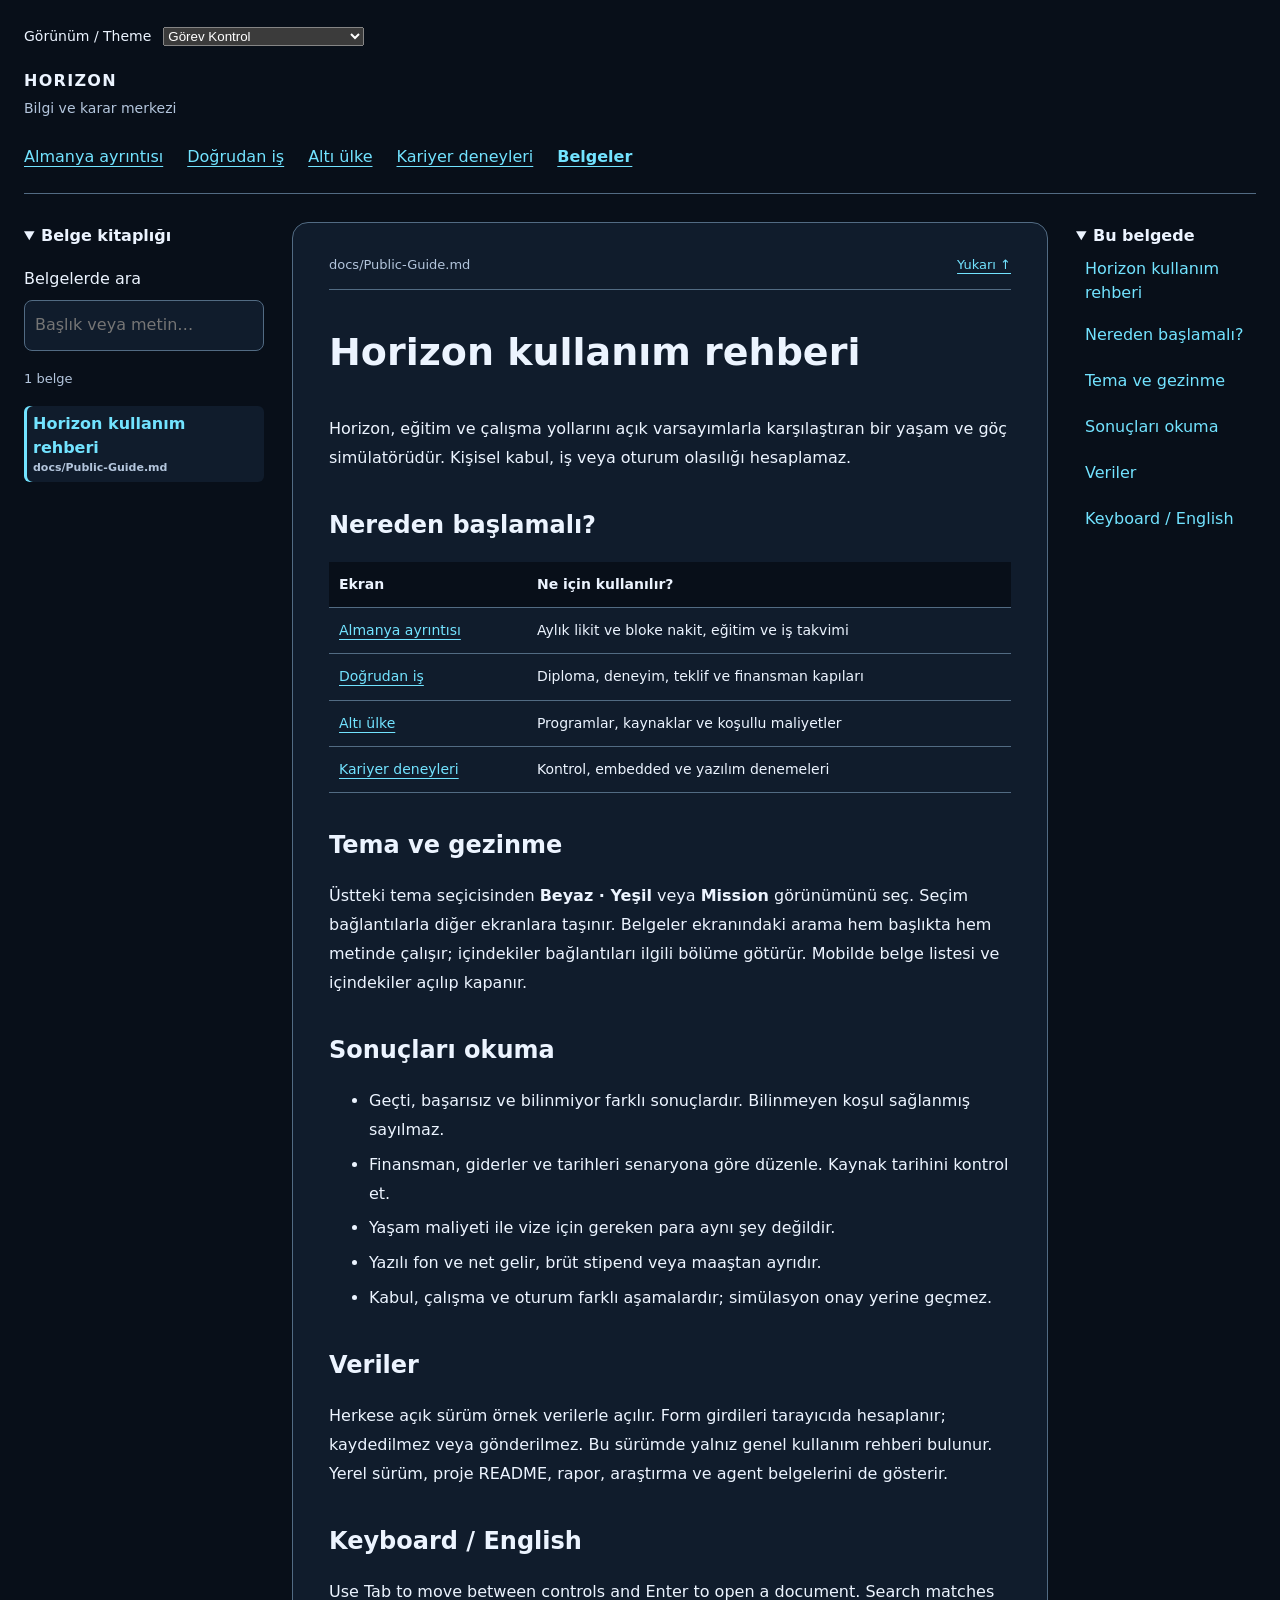
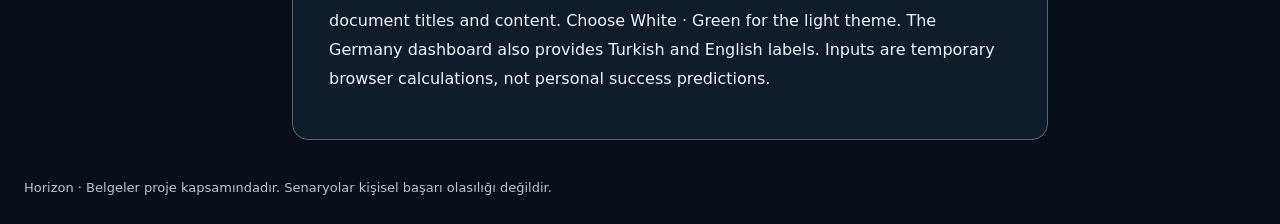
==== docs.html @ d77f3d45 "Publish anonymized Pusula static interface" ====
<!doctype html><html lang="tr"><head><meta charset="utf-8"><meta name="viewport" content="width=device-width,initial-scale=1"><title>Horizon — Belgeler</title><link rel="stylesheet" href="docs.css"><link rel="stylesheet" href="horizon-shell.css"></head><body>
<a class="skip" href="#document">Belgeye geç</a><main><header><a class="brand" href="germany.html">HORIZON <span>Bilgi ve karar merkezi</span></a><nav aria-label="Ana gezinme"><a href="germany.html">Almanya ayrıntısı</a><a href="work.html">Doğrudan iş</a><a href="pusula.html">Altı ülke</a><a href="lab.html">Kariyer deneyleri</a><a href="docs.html" aria-current="page">Belgeler</a></nav></header>
<div class="docs-layout"><aside><details class="document-menu" open><summary>Belge kitaplığı</summary><label for="doc-search">Belgelerde ara</label><input id="doc-search" type="search" placeholder="Başlık veya metin…"><p id="doc-count" aria-live="polite"></p><nav id="doc-list" aria-label="Belge listesi"></nav></details></aside>
<section class="reader"><div class="reader-meta"><span id="doc-path"></span><a href="#top">Yukarı ↑</a></div><article id="document" tabindex="-1" aria-label="Markdown belgesi"></article></section>
<aside class="contents"><details open><summary>Bu belgede</summary><nav id="doc-toc" aria-label="İçindekiler"></nav></details></aside></div><footer>Horizon · Belgeler proje kapsamındadır. Senaryolar kişisel başarı olasılığı değildir.</footer></main>
<script src="germany-themes.js"></script><script src="docs-data.js"></script><script src="docs.js"></script><script src="horizon-shell.js"></script></body></html>
---- docs.css ----
:root{--bg:#0c1724;--panel:#162536;--text:#e6edf4;--muted:#b5c6d6;--accent:#81ded0;--grid:#395468;--warn:#f1c38c;--danger:#ffaaa4}
*{box-sizing:border-box}html{scroll-behavior:smooth;scroll-padding-top:24px}body{margin:0;background:var(--bg);color:var(--text);font:16px/1.8 system-ui,sans-serif}main{max-width:1480px;margin:auto;padding:24px}header{border-bottom:1px solid var(--grid);margin-bottom:28px}.brand{font-weight:750;letter-spacing:.08em;text-decoration:none;color:var(--text)}.brand span{display:block;font-weight:400;letter-spacing:0;font-size:14px;color:var(--muted)}a{color:var(--accent);text-underline-offset:4px;overflow-wrap:anywhere}header nav{display:flex;flex-wrap:wrap;gap:8px 24px;margin:16px 0}header nav [aria-current]{font-weight:700}.docs-layout{display:grid;grid-template-columns:240px minmax(0,1fr) 180px;gap:28px;align-items:start}.docs-layout>aside{position:sticky;top:24px;max-height:calc(100vh - 48px);overflow:auto}summary{cursor:pointer;font-weight:700}label{display:block;margin:14px 0 6px}input{font:inherit;width:100%;padding:10px;border:1px solid var(--grid);border-radius:8px;background:var(--panel);color:var(--text)}#doc-count,.reader-meta,footer{font-size:13px;color:var(--muted)}#doc-list,#doc-toc{display:flex;flex-direction:column;gap:6px}#doc-list a,#doc-toc a{padding:6px 9px;line-height:1.5;text-decoration:none;border-radius:6px}#doc-list a[aria-current]{background:var(--panel);box-shadow:inset 3px 0 var(--accent);font-weight:650}#doc-list small{display:block;color:var(--muted);font-size:11px;overflow-wrap:anywhere}.reader{min-width:0;background:var(--panel);padding:30px 36px;border:1px solid var(--grid);border-radius:16px}.reader-meta{display:flex;justify-content:space-between;gap:16px;overflow-wrap:anywhere;border-bottom:1px solid var(--grid);padding-bottom:12px}article{max-width:76ch;margin:auto;overflow-wrap:anywhere}h1{font-size:clamp(27px,3vw,38px);line-height:1.3}h2{font-size:24px;margin-top:36px;line-height:1.4}h3{font-size:19px;margin-top:26px}p{margin:16px 0}li{margin:6px 0}blockquote{margin:20px 0;border-left:3px solid var(--accent);padding:4px 18px;color:var(--muted)}pre{background:var(--bg);padding:16px;border:1px solid var(--grid);border-radius:8px;overflow:auto;font:13px/1.7 ui-monospace,monospace}code{font-family:ui-monospace,monospace;font-size:.88em}p code,li code{background:var(--bg);padding:2px 5px;border-radius:4px}.table-scroll{overflow:auto}table{width:100%;border-collapse:collapse;font-size:14px}th,td{text-align:left;border-bottom:1px solid var(--grid);padding:10px;min-width:120px}th{background:var(--bg)}.toc-sub{font-size:13px;padding-left:18px!important}footer{margin-top:36px}.skip{position:absolute;left:16px;top:-100px}.skip:focus{top:10px;background:var(--panel);padding:10px;z-index:10}
@media(max-width:1100px){.docs-layout{grid-template-columns:220px minmax(0,1fr)}.contents{grid-column:2;grid-row:1;position:static!important}.reader{grid-column:2;grid-row:2}.document-menu{grid-row:1 / 3}}
@media(max-width:760px){main{padding:16px 12px}.docs-layout{display:flex;flex-direction:column;gap:16px}.docs-layout>aside{position:static;max-height:none;width:100%}.document-menu #doc-list{max-height:260px;overflow:auto}.contents{order:1}.reader{order:2;width:100%;padding:20px 16px}.docs-layout>aside:first-child{order:0}header nav{gap:4px 16px}h2{font-size:22px}}
---- horizon-shell.css ----
/* Shared accessibility and the light skin for legacy screens. */
.horizon-theme-picker{display:flex;align-items:center;gap:12px;max-width:340px;font-size:14px;margin:0 0 18px}
.horizon-theme-picker select{width:auto;flex:1}
nav a{min-height:40px;display:inline-flex;align-items:center}
.docs-layout nav a{display:block}
a:focus-visible,button:focus-visible,input:focus-visible,select:focus-visible,summary:focus-visible{outline:3px solid var(--accent);outline-offset:4px}
html[data-horizon-theme="horizon"]{color-scheme:light}
html[data-horizon-theme="horizon"] body{background:var(--bg);color:var(--text)}
html[data-horizon-theme="horizon"] .card,html[data-horizon-theme="horizon"] .panel,html[data-horizon-theme="horizon"] section.panel{background:var(--panel);border-color:var(--grid)}
html[data-horizon-theme="horizon"] :is(input,select,button){background:var(--panel);color:var(--text);border-color:var(--grid)}
html[data-horizon-theme="horizon"] button{background:var(--accent);color:var(--bg)}
html[data-horizon-theme="horizon"] button:hover{filter:brightness(.9)}
html[data-horizon-theme="horizon"] :is(.warn,.tags){color:var(--warn)}
html[data-horizon-theme="horizon"] :is(#error,.bad){color:var(--danger)}
html[data-horizon-theme="horizon"] .error{color:var(--danger)}
html[data-horizon-theme="horizon"] .bar{background:var(--grid)}
html[data-horizon-theme="horizon"] :is(.route-nav a,.topbar label){font-size:13px}
@media(prefers-reduced-motion:reduce){html{scroll-behavior:auto}}
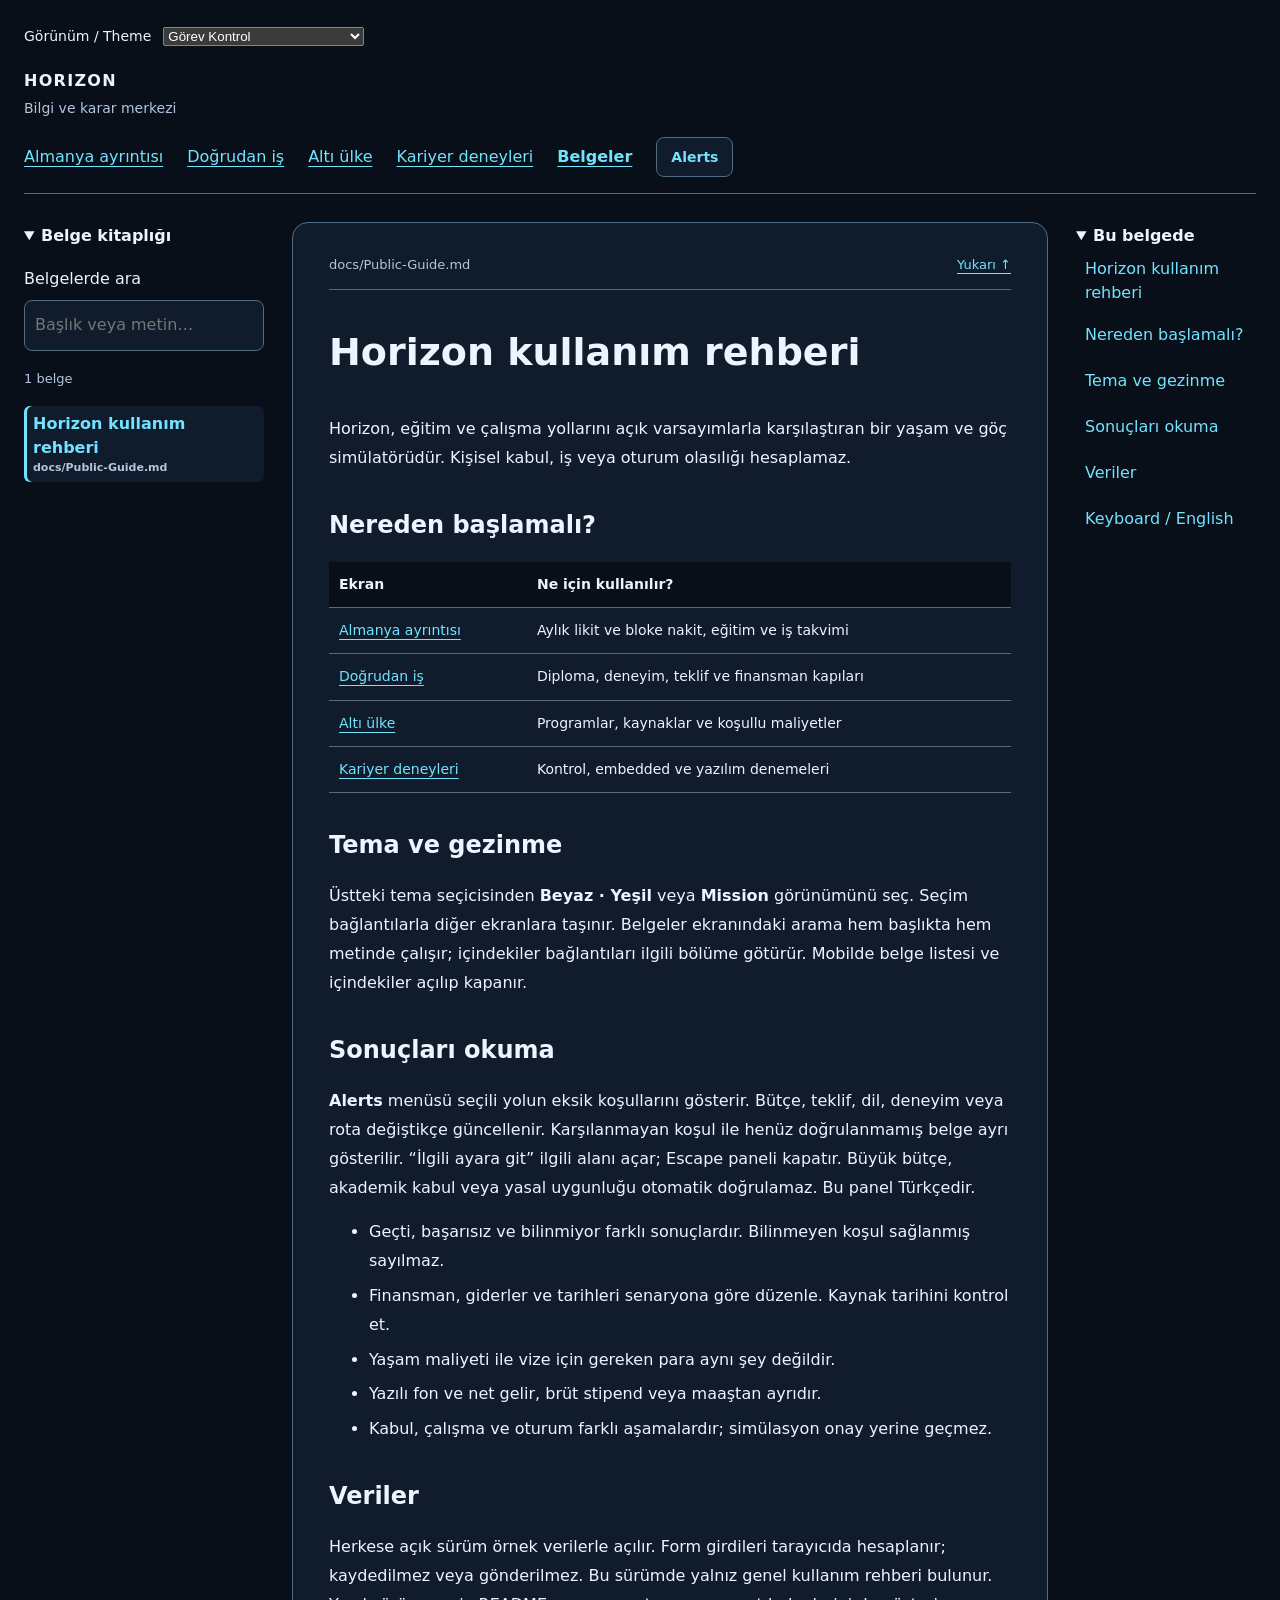
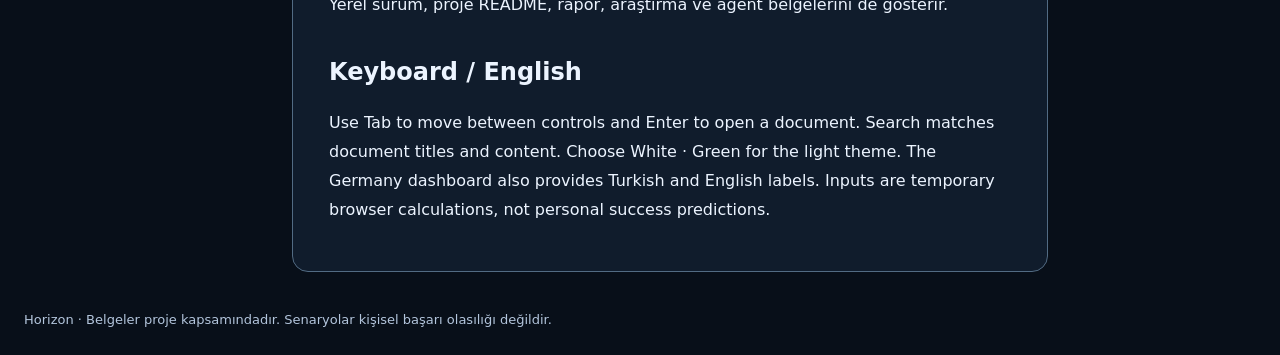
==== commit 015a54c6: "Publish anonymized Pusula static interface" ====
--- a/docs.html
+++ b/docs.html
@@ -1,6 +1,6 @@
-<!doctype html><html lang="tr"><head><meta charset="utf-8"><meta name="viewport" content="width=device-width,initial-scale=1"><title>Horizon — Belgeler</title><link rel="stylesheet" href="docs.css"><link rel="stylesheet" href="horizon-shell.css"></head><body>
+<!doctype html><html lang="tr"><head><meta charset="utf-8"><meta name="viewport" content="width=device-width,initial-scale=1"><title>Horizon — Belgeler</title><link rel="stylesheet" href="docs.css"><link rel="stylesheet" href="horizon-shell.css"><link rel="stylesheet" href="alerts.css"></head><body>
 <a class="skip" href="#document">Belgeye geç</a><main><header><a class="brand" href="germany.html">HORIZON <span>Bilgi ve karar merkezi</span></a><nav aria-label="Ana gezinme"><a href="germany.html">Almanya ayrıntısı</a><a href="work.html">Doğrudan iş</a><a href="pusula.html">Altı ülke</a><a href="lab.html">Kariyer deneyleri</a><a href="docs.html" aria-current="page">Belgeler</a></nav></header>
 <div class="docs-layout"><aside><details class="document-menu" open><summary>Belge kitaplığı</summary><label for="doc-search">Belgelerde ara</label><input id="doc-search" type="search" placeholder="Başlık veya metin…"><p id="doc-count" aria-live="polite"></p><nav id="doc-list" aria-label="Belge listesi"></nav></details></aside>
 <section class="reader"><div class="reader-meta"><span id="doc-path"></span><a href="#top">Yukarı ↑</a></div><article id="document" tabindex="-1" aria-label="Markdown belgesi"></article></section>
 <aside class="contents"><details open><summary>Bu belgede</summary><nav id="doc-toc" aria-label="İçindekiler"></nav></details></aside></div><footer>Horizon · Belgeler proje kapsamındadır. Senaryolar kişisel başarı olasılığı değildir.</footer></main>
-<script src="germany-themes.js"></script><script src="docs-data.js"></script><script src="docs.js"></script><script src="horizon-shell.js"></script></body></html>
+<script src="alerts-model.js"></script><script src="alerts.js"></script><script src="germany-themes.js"></script><script src="docs-data.js"></script><script src="docs.js"></script><script src="horizon-shell.js"></script></body></html>
--- a/alerts.css
+++ b/alerts.css
@@ -0,0 +1,7 @@
+.alerts-tab{width:auto!important;min-height:40px;padding:7px 14px!important;border:1px solid var(--grid)!important;border-radius:8px!important;background:var(--panel)!important;color:var(--accent)!important;font:600 14px/1.5 system-ui!important;cursor:pointer}
+.alerts-dialog{width:min(760px,calc(100% - 24px));max-height:calc(100dvh - 40px);margin:auto;padding:24px;background:var(--bg);color:var(--text);border:1px solid var(--grid);border-radius:18px;font:15px/1.7 system-ui;overflow:auto}
+.alerts-dialog::backdrop{background:#0008}.alerts-dialog header{display:flex;justify-content:space-between;align-items:center;gap:16px;border-bottom:1px solid var(--grid);padding-bottom:16px;margin-bottom:12px}
+.alerts-dialog h2{margin:0;font:700 26px/1.3 system-ui}.alerts-dialog h3{margin:8px 0;font:650 18px/1.4 system-ui}.alerts-dialog p{margin:9px 0;overflow-wrap:anywhere}
+.alerts-dialog button,.alerts-dialog select{width:auto;padding:8px 12px;font:inherit;background:var(--panel);color:var(--text);border:1px solid var(--grid);border-radius:8px;cursor:pointer}.alerts-dialog label{display:flex;align-items:center;gap:16px;margin:16px 0}.alerts-context{font-weight:650}.alerts-note{font-size:13px;color:var(--muted)}
+.alert-card{background:var(--panel);padding:18px;margin:12px 0;border:1px solid var(--grid);border-left:4px solid var(--warn);border-radius:10px}.alert-card[data-status="fail"]{border-left-color:var(--danger)}.alert-card[data-status="info"]{border-left-color:var(--accent)}.alert-status{font-size:12px;font-weight:700;color:var(--warn)}[data-status="fail"] .alert-status{color:var(--danger)}[data-status="info"] .alert-status{color:var(--accent)}.alert-action{font-size:14px;color:var(--muted)}.alerts-route{display:block;margin:16px 0}
+@media(max-width:400px){.alerts-dialog{padding:16px}.alert-card{padding:14px}.alerts-dialog header{align-items:flex-start}.alerts-close{font-size:12px!important}}
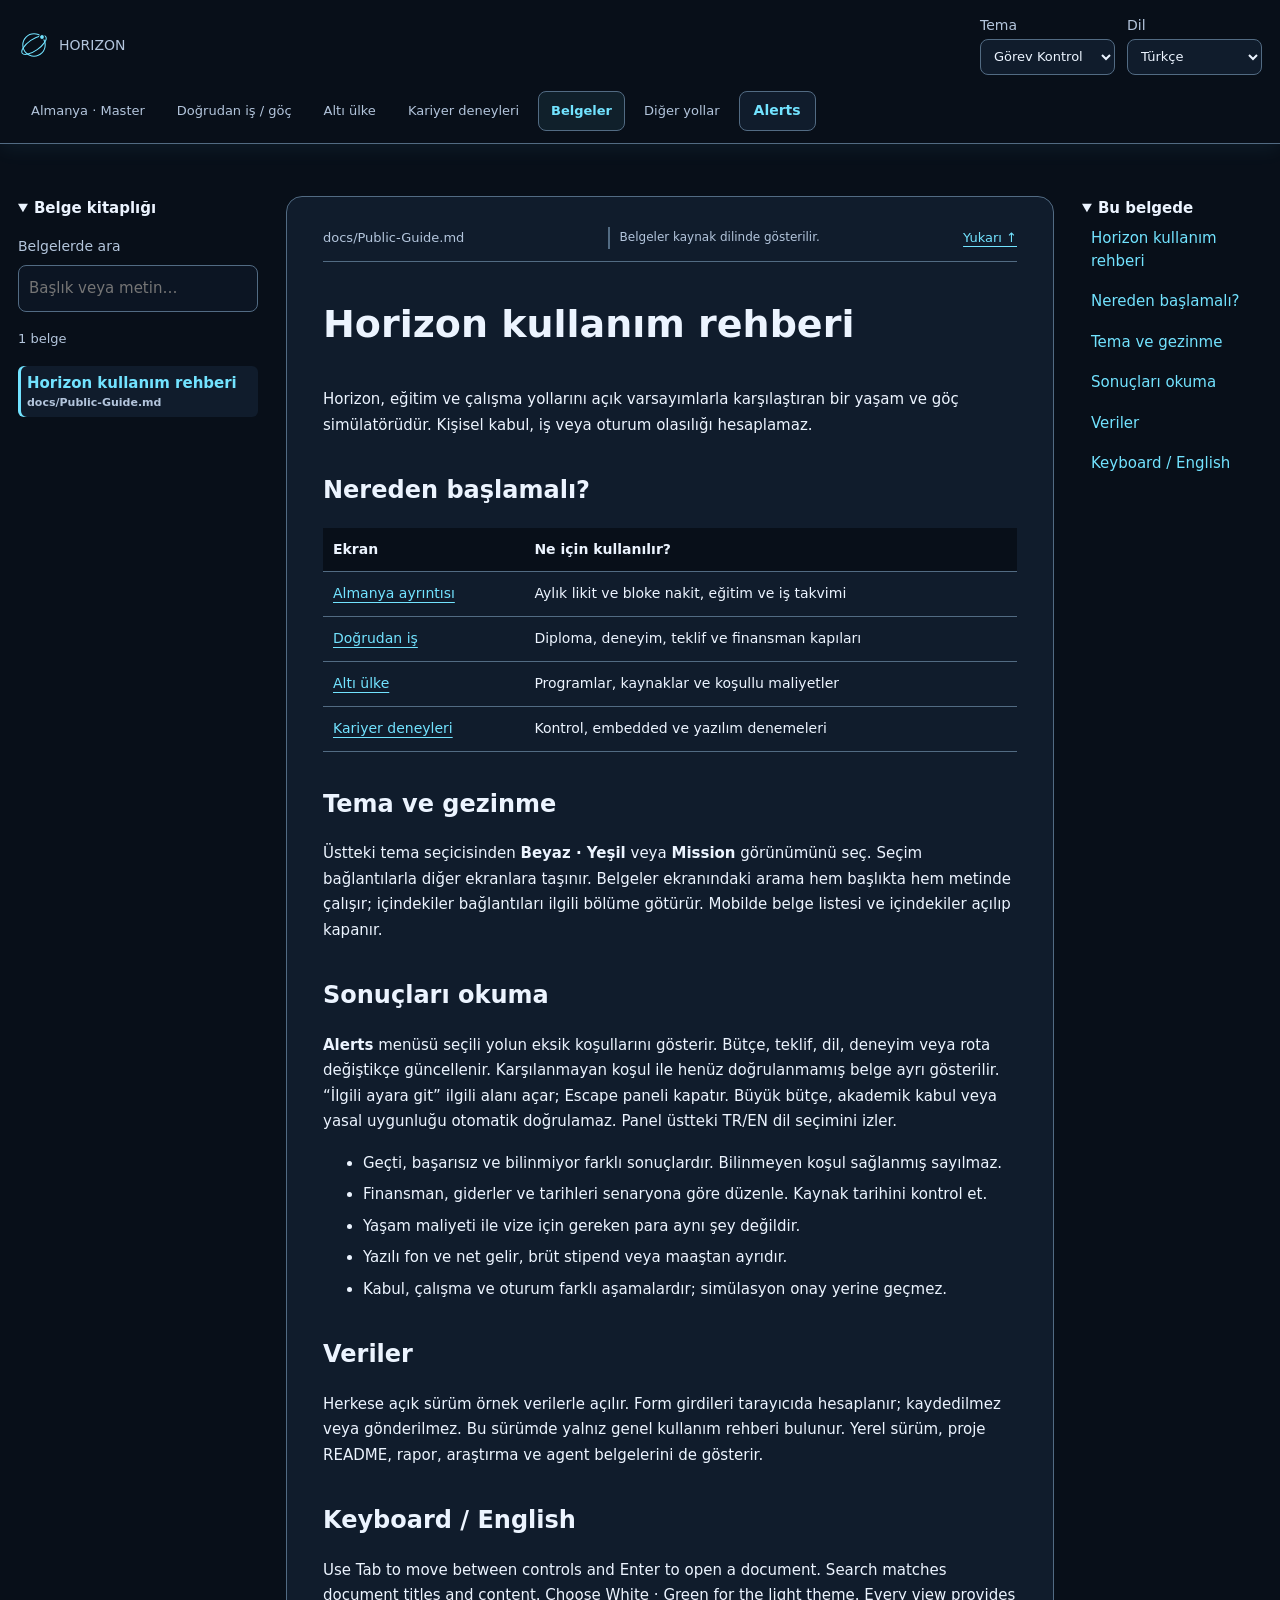
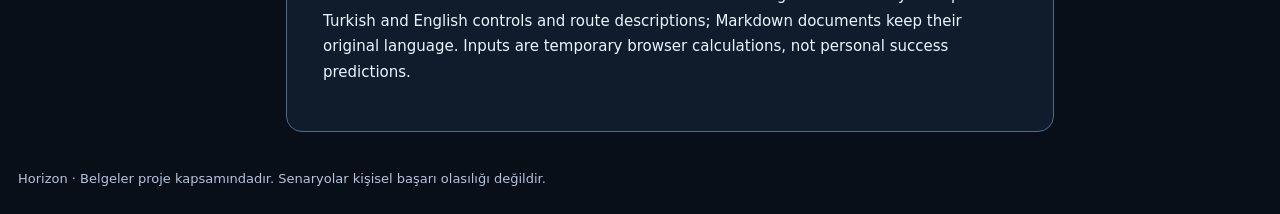
==== commit 8599fdcc: "Publish anonymized Pusula static interface" ====
--- a/docs.html
+++ b/docs.html
@@ -1,6 +1,6 @@
-<!doctype html><html lang="tr"><head><meta charset="utf-8"><meta name="viewport" content="width=device-width,initial-scale=1"><title>Horizon — Belgeler</title><link rel="stylesheet" href="docs.css"><link rel="stylesheet" href="horizon-shell.css"><link rel="stylesheet" href="alerts.css"></head><body>
+<!doctype html><html data-public-site="true" lang="tr"><head><meta charset="utf-8"><meta name="viewport" content="width=device-width,initial-scale=1"><title>Horizon — Belgeler</title><link rel="stylesheet" href="docs.css"><link rel="stylesheet" href="horizon-shell.css"><link rel="stylesheet" href="alerts.css"></head><body>
 <a class="skip" href="#document">Belgeye geç</a><main><header><a class="brand" href="germany.html">HORIZON <span>Bilgi ve karar merkezi</span></a><nav aria-label="Ana gezinme"><a href="germany.html">Almanya ayrıntısı</a><a href="work.html">Doğrudan iş</a><a href="pusula.html">Altı ülke</a><a href="lab.html">Kariyer deneyleri</a><a href="docs.html" aria-current="page">Belgeler</a></nav></header>
 <div class="docs-layout"><aside><details class="document-menu" open><summary>Belge kitaplığı</summary><label for="doc-search">Belgelerde ara</label><input id="doc-search" type="search" placeholder="Başlık veya metin…"><p id="doc-count" aria-live="polite"></p><nav id="doc-list" aria-label="Belge listesi"></nav></details></aside>
-<section class="reader"><div class="reader-meta"><span id="doc-path"></span><a href="#top">Yukarı ↑</a></div><article id="document" tabindex="-1" aria-label="Markdown belgesi"></article></section>
+<section class="reader"><div class="reader-meta"><span id="doc-path"></span><span class="source-language-note">Belgeler kaynak dilinde gösterilir.</span><a href="#top">Yukarı ↑</a></div><article id="document" tabindex="-1" aria-label="Markdown belgesi"></article></section>
 <aside class="contents"><details open><summary>Bu belgede</summary><nav id="doc-toc" aria-label="İçindekiler"></nav></details></aside></div><footer>Horizon · Belgeler proje kapsamındadır. Senaryolar kişisel başarı olasılığı değildir.</footer></main>
-<script src="alerts-model.js"></script><script src="alerts.js"></script><script src="germany-themes.js"></script><script src="docs-data.js"></script><script src="docs.js"></script><script src="horizon-shell.js"></script></body></html>
+<script src="alerts-model.js"></script><script src="alerts.js"></script><script src="germany-themes.js"></script><script src="docs-data.js"></script><script src="docs.js"></script><script src="i18n-work.js"></script><script src="i18n-pages.js"></script><script src="i18n-evidence-work.js"></script><script src="i18n-evidence-study.js"></script><script src="i18n-evidence-overseas.js"></script><script src="horizon-i18n.js"></script><script src="horizon-shell.js"></script></body></html>
--- a/horizon-shell.css
+++ b/horizon-shell.css
@@ -1,18 +1,33 @@
-/* Shared accessibility and the light skin for legacy screens. */
-.horizon-theme-picker{display:flex;align-items:center;gap:12px;max-width:340px;font-size:14px;margin:0 0 18px}
-.horizon-theme-picker select{width:auto;flex:1}
-nav a{min-height:40px;display:inline-flex;align-items:center}
-.docs-layout nav a{display:block}
-a:focus-visible,button:focus-visible,input:focus-visible,select:focus-visible,summary:focus-visible{outline:3px solid var(--accent);outline-offset:4px}
-html[data-horizon-theme="horizon"]{color-scheme:light}
-html[data-horizon-theme="horizon"] body{background:var(--bg);color:var(--text)}
-html[data-horizon-theme="horizon"] .card,html[data-horizon-theme="horizon"] .panel,html[data-horizon-theme="horizon"] section.panel{background:var(--panel);border-color:var(--grid)}
-html[data-horizon-theme="horizon"] :is(input,select,button){background:var(--panel);color:var(--text);border-color:var(--grid)}
-html[data-horizon-theme="horizon"] button{background:var(--accent);color:var(--bg)}
-html[data-horizon-theme="horizon"] button:hover{filter:brightness(.9)}
-html[data-horizon-theme="horizon"] :is(.warn,.tags){color:var(--warn)}
-html[data-horizon-theme="horizon"] :is(#error,.bad){color:var(--danger)}
-html[data-horizon-theme="horizon"] .error{color:var(--danger)}
-html[data-horizon-theme="horizon"] .bar{background:var(--grid)}
-html[data-horizon-theme="horizon"] :is(.route-nav a,.topbar label){font-size:13px}
-@media(prefers-reduced-motion:reduce){html{scroll-behavior:auto}}
+/* Shared Horizon chrome and token-based components. */
+html{scroll-padding-top:calc(var(--header-height,150px) + 20px)}
+html body{margin:0;background:var(--bg);color:var(--text);font:15px/1.7 var(--font-body,system-ui)}
+body>main,body>#decor+main{max-width:1320px;margin:auto;padding:24px 18px}
+a{color:var(--accent);text-underline-offset:4px}
+a:focus-visible,button:focus-visible,input:focus-visible,select:focus-visible,summary:focus-visible{outline:3px solid var(--accent);outline-offset:3px}
+.horizon-header{position:sticky;top:0;z-index:40;background:var(--bg);border-bottom:1px solid var(--grid);padding:0 max(18px,calc((100% - 1284px)/2));box-shadow:0 4px 20px var(--glow)}
+.horizon-masthead{display:flex;align-items:center;justify-content:space-between;gap:18px;padding:16px 0}
+.horizon-header .horizon-brand{display:flex;align-items:center;gap:9px;color:var(--text);font:700 16px/1.4 var(--font-display,system-ui);letter-spacing:.13em;text-decoration:none}
+.horizon-brand .brand-icon{width:32px;height:32px;fill:none;stroke:var(--accent);stroke-width:1.3;flex-shrink:0}.horizon-brand .brand-node{fill:var(--accent);stroke:var(--bg)}
+.horizon-preferences{display:flex;gap:12px}.horizon-preferences label{display:flex;flex-direction:column;gap:3px;margin:0;color:var(--muted);font:12px/1.4 var(--font-body,system-ui)}
+.horizon-preferences select{font:13px/1.5 var(--font-body,system-ui);padding:7px 9px;min-height:36px;width:135px;color:var(--text);background:var(--panel);border:1px solid var(--grid);border-radius:8px}
+.horizon-header .horizon-nav{display:flex;gap:6px;flex-wrap:nowrap;overflow-x:auto;padding:0 0 12px;margin:0;scrollbar-width:thin}
+.horizon-nav a,.horizon-header .alerts-tab{display:inline-flex;align-items:center;flex-shrink:0;min-height:40px;white-space:nowrap;padding:7px 12px;font:500 13px/1.5 var(--font-body,system-ui);text-decoration:none;color:var(--muted);border:1px solid transparent;border-radius:8px}
+.horizon-nav a.active,.horizon-nav a:hover{color:var(--accent);border-color:var(--grid);background:var(--accent-soft,var(--panel))}
+.page-intro{margin:6px 0 26px;padding:16px 0;border:0}.page-intro>p{max-width:76ch}.page-intro h1{line-height:1.2;letter-spacing:-.025em;font-size:clamp(28px,4vw,44px)}
+html :is(input,select,textarea,button){font:inherit;color:var(--text);background:var(--panel-soft,var(--panel));border:1px solid var(--grid);border-radius:8px;min-height:42px}
+html :is(input,select,textarea){padding:10px}html button{cursor:pointer;padding:10px 14px}html button:hover{border-color:var(--accent)}
+html :is(.card,section.panel,.panel){background:var(--panel);border-color:var(--grid);border-radius:var(--radius,14px)}
+html :is(.muted,small,footer){color:var(--muted)}html :is(.warn,.tags){color:var(--warn)}html :is(.fail,#error,.error,.bad){color:var(--danger)}html .pass{color:var(--accent)}
+html .bar{background:var(--grid)}html .bar span{background:var(--accent)}
+html[data-horizon-page]:not([data-horizon-page="germany"]) .panel{padding:24px;margin:22px 0}
+html[data-horizon-page]:not([data-horizon-page="germany"]) :is(.metric,h2,h3){font-family:var(--font-display,system-ui)}
+html[data-horizon-page]:not([data-horizon-page="germany"]) .metric{color:var(--accent)}
+html[data-horizon-page]:not([data-horizon-page="germany"]) label{font-size:14px;color:var(--muted)}
+html[data-horizon-page]:not([data-horizon-page="germany"]) svg text{fill:var(--muted)!important}
+svg path[stroke="#81ded0"]{stroke:var(--accent)}svg path[stroke="#edb979"]{stroke:var(--warn)}
+.docs-layout nav a{display:block}.docs-layout>aside{top:calc(var(--header-height,150px) + 16px);max-height:calc(100vh - var(--header-height,150px) - 32px)}
+.source-language-note{font-size:12px;color:var(--muted);border-left:2px solid var(--grid);padding-left:10px}
+.budget-panel{border:1px solid var(--grid);border-radius:10px;background:var(--panel-soft,var(--panel));padding:14px;margin:18px 0}
+.budget-panel fieldset{margin:12px 0}.budget-panel legend{padding-bottom:8px}.budget-panel [disabled]{opacity:.6}.budget-panel #profile-budget{margin:14px 0 0;font-size:12px;overflow-wrap:anywhere}
+@media(max-width:600px){.horizon-header{padding:0 12px}.horizon-masthead{gap:10px;flex-wrap:wrap;padding:12px 0}.horizon-preferences{gap:8px}.horizon-preferences select{width:110px;font-size:12px}.horizon-brand .brand-icon{width:26px}.horizon-header .horizon-brand{font-size:14px}.horizon-nav a{font-size:12px;padding:6px 10px}.horizon-header .alerts-tab{font-size:12px!important}body>main{padding:18px 12px}html[data-horizon-page]:not([data-horizon-page="germany"]) .panel{padding:16px}}
+@media(prefers-reduced-motion:reduce){html{scroll-behavior:auto}*,*:before,*:after{animation:none!important;transition:none!important}}
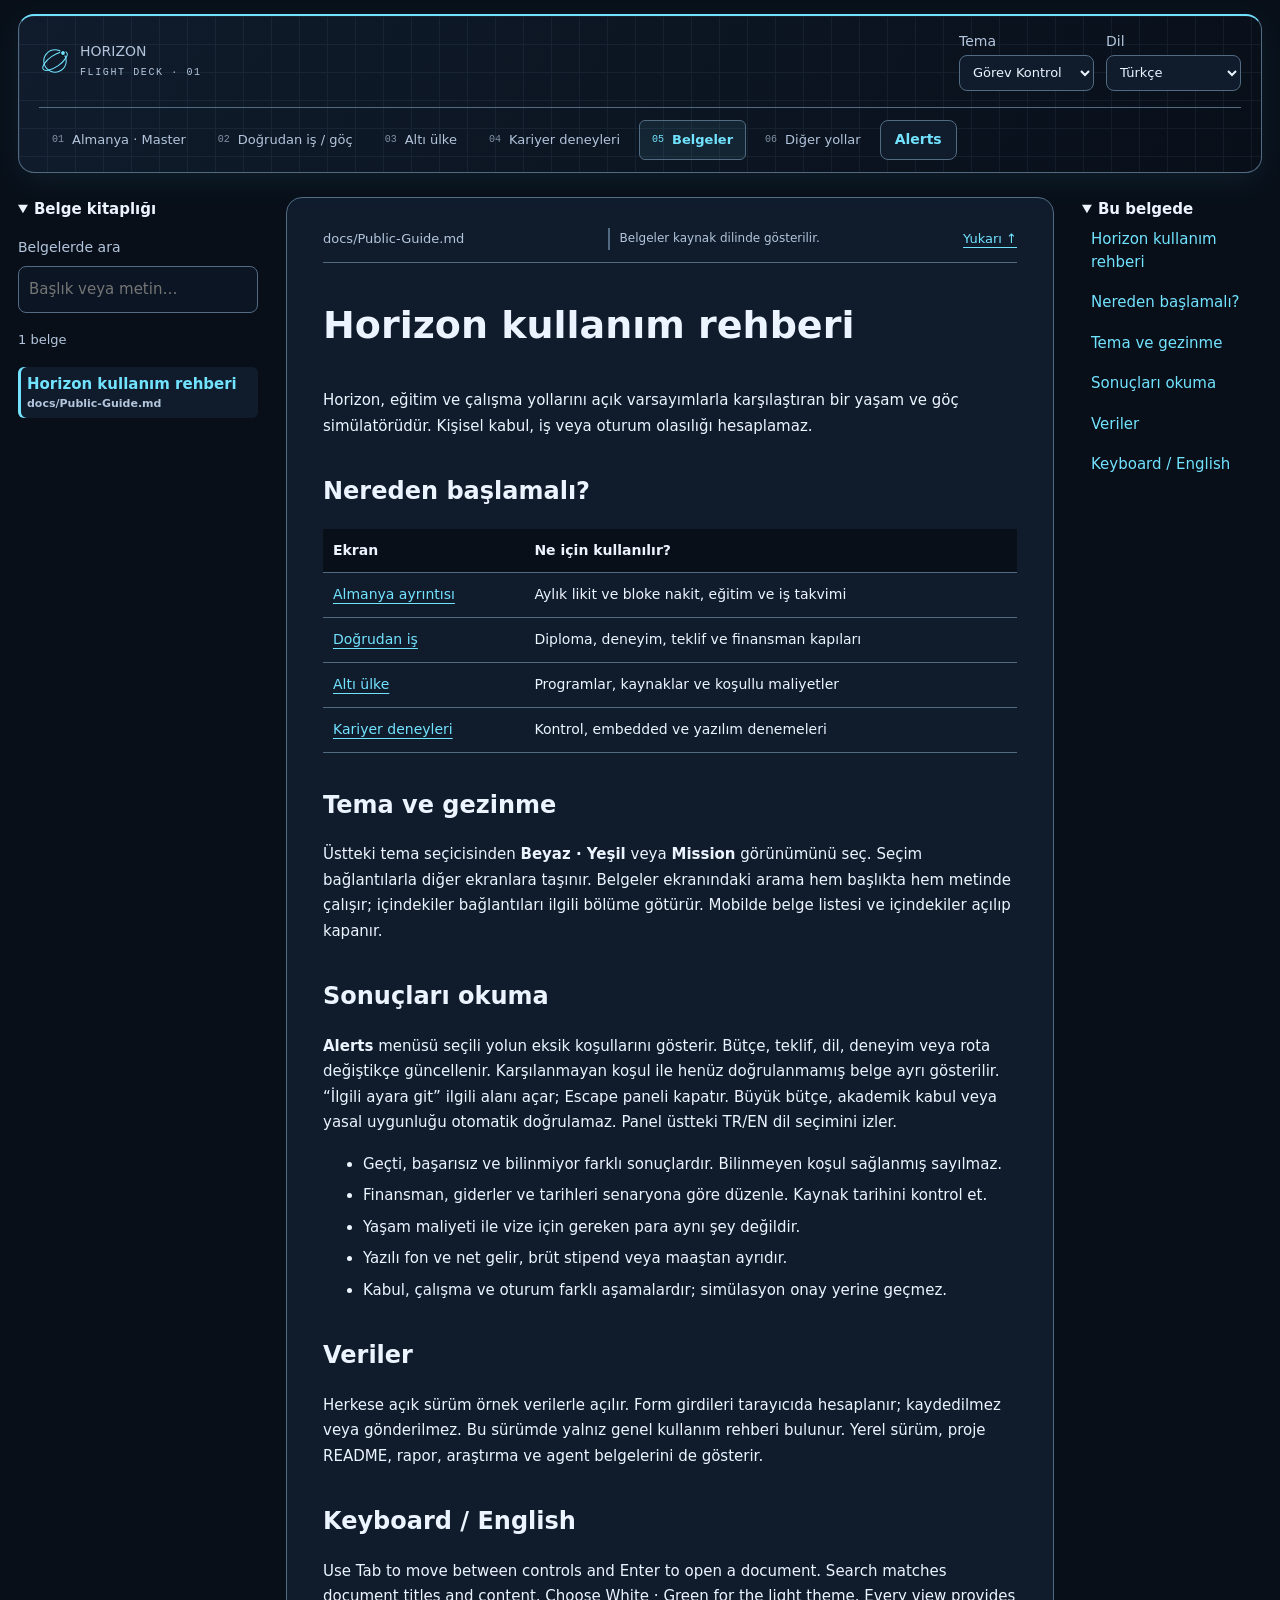
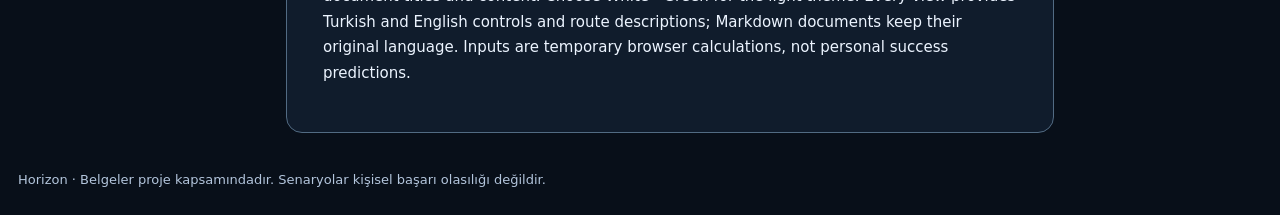
==== commit 42e5133e: "Publish anonymized Pusula static interface" ====
--- a/docs.html
+++ b/docs.html
@@ -1,6 +1,6 @@
-<!doctype html><html data-public-site="true" lang="tr"><head><meta charset="utf-8"><meta name="viewport" content="width=device-width,initial-scale=1"><title>Horizon — Belgeler</title><link rel="stylesheet" href="docs.css"><link rel="stylesheet" href="horizon-shell.css"><link rel="stylesheet" href="alerts.css"></head><body>
+<!doctype html><html data-public-site="true" lang="tr"><head><script src="germany-themes.js"></script><script src="horizon-init.js"></script><style>html.horizon-initializing body{visibility:hidden}</style><meta charset="utf-8"><meta name="viewport" content="width=device-width,initial-scale=1"><title>Horizon — Belgeler</title><link rel="stylesheet" href="docs.css"><link rel="stylesheet" href="horizon-shell.css"><link rel="stylesheet" href="alerts.css"></head><body>
 <a class="skip" href="#document">Belgeye geç</a><main><header><a class="brand" href="germany.html">HORIZON <span>Bilgi ve karar merkezi</span></a><nav aria-label="Ana gezinme"><a href="germany.html">Almanya ayrıntısı</a><a href="work.html">Doğrudan iş</a><a href="pusula.html">Altı ülke</a><a href="lab.html">Kariyer deneyleri</a><a href="docs.html" aria-current="page">Belgeler</a></nav></header>
 <div class="docs-layout"><aside><details class="document-menu" open><summary>Belge kitaplığı</summary><label for="doc-search">Belgelerde ara</label><input id="doc-search" type="search" placeholder="Başlık veya metin…"><p id="doc-count" aria-live="polite"></p><nav id="doc-list" aria-label="Belge listesi"></nav></details></aside>
 <section class="reader"><div class="reader-meta"><span id="doc-path"></span><span class="source-language-note">Belgeler kaynak dilinde gösterilir.</span><a href="#top">Yukarı ↑</a></div><article id="document" tabindex="-1" aria-label="Markdown belgesi"></article></section>
 <aside class="contents"><details open><summary>Bu belgede</summary><nav id="doc-toc" aria-label="İçindekiler"></nav></details></aside></div><footer>Horizon · Belgeler proje kapsamındadır. Senaryolar kişisel başarı olasılığı değildir.</footer></main>
-<script src="alerts-model.js"></script><script src="alerts.js"></script><script src="germany-themes.js"></script><script src="docs-data.js"></script><script src="docs.js"></script><script src="i18n-work.js"></script><script src="i18n-pages.js"></script><script src="i18n-evidence-work.js"></script><script src="i18n-evidence-study.js"></script><script src="i18n-evidence-overseas.js"></script><script src="horizon-i18n.js"></script><script src="horizon-shell.js"></script></body></html>
+<script src="alerts-model.js"></script><script src="alerts.js"></script><script src="docs-data.js"></script><script src="docs.js"></script><script src="i18n-work.js"></script><script src="i18n-pages.js"></script><script src="i18n-evidence-work.js"></script><script src="i18n-evidence-study.js"></script><script src="i18n-evidence-overseas.js"></script><script src="horizon-i18n.js"></script><script src="horizon-shell.js"></script></body></html>
--- a/horizon-shell.css
+++ b/horizon-shell.css
@@ -1,17 +1,21 @@
 /* Shared Horizon chrome and token-based components. */
-html{scroll-padding-top:calc(var(--header-height,150px) + 20px)}
+html{scroll-padding-top:20px}
 html body{margin:0;background:var(--bg);color:var(--text);font:15px/1.7 var(--font-body,system-ui)}
 body>main,body>#decor+main{max-width:1320px;margin:auto;padding:24px 18px}
 a{color:var(--accent);text-underline-offset:4px}
 a:focus-visible,button:focus-visible,input:focus-visible,select:focus-visible,summary:focus-visible{outline:3px solid var(--accent);outline-offset:3px}
-.horizon-header{position:sticky;top:0;z-index:40;background:var(--bg);border-bottom:1px solid var(--grid);padding:0 max(18px,calc((100% - 1284px)/2));box-shadow:0 4px 20px var(--glow)}
+.horizon-header{position:relative;z-index:1;max-width:1284px;margin:18px auto 0;padding:0 20px;border:1px solid var(--grid);border-top:2px solid var(--accent);border-radius:16px;background:linear-gradient(120deg,var(--panel),var(--bg));box-shadow:0 8px 32px var(--glow);isolation:isolate}
+.horizon-header:before{content:"";position:absolute;inset:0;z-index:-1;pointer-events:none;border-radius:inherit;background-image:linear-gradient(var(--grid) 1px,transparent 1px),linear-gradient(90deg,var(--grid) 1px,transparent 1px);background-size:28px 28px;opacity:.15}
+.brand-stack{display:flex;flex-direction:column;gap:4px}.horizon-brand .brand-stack small{font:10px/1.4 var(--font-mono,monospace);letter-spacing:.16em;color:var(--muted)}
+.horizon-nav .nav-channel{font:10px/1 var(--font-mono,monospace);color:var(--muted);margin-right:8px;opacity:.7}
+.horizon-nav a.active .nav-channel{color:var(--accent);opacity:1}
 .horizon-masthead{display:flex;align-items:center;justify-content:space-between;gap:18px;padding:16px 0}
 .horizon-header .horizon-brand{display:flex;align-items:center;gap:9px;color:var(--text);font:700 16px/1.4 var(--font-display,system-ui);letter-spacing:.13em;text-decoration:none}
 .horizon-brand .brand-icon{width:32px;height:32px;fill:none;stroke:var(--accent);stroke-width:1.3;flex-shrink:0}.horizon-brand .brand-node{fill:var(--accent);stroke:var(--bg)}
 .horizon-preferences{display:flex;gap:12px}.horizon-preferences label{display:flex;flex-direction:column;gap:3px;margin:0;color:var(--muted);font:12px/1.4 var(--font-body,system-ui)}
 .horizon-preferences select{font:13px/1.5 var(--font-body,system-ui);padding:7px 9px;min-height:36px;width:135px;color:var(--text);background:var(--panel);border:1px solid var(--grid);border-radius:8px}
-.horizon-header .horizon-nav{display:flex;gap:6px;flex-wrap:nowrap;overflow-x:auto;padding:0 0 12px;margin:0;scrollbar-width:thin}
-.horizon-nav a,.horizon-header .alerts-tab{display:inline-flex;align-items:center;flex-shrink:0;min-height:40px;white-space:nowrap;padding:7px 12px;font:500 13px/1.5 var(--font-body,system-ui);text-decoration:none;color:var(--muted);border:1px solid transparent;border-radius:8px}
+.horizon-header .horizon-nav{border-top:1px solid var(--grid);padding-top:12px;display:flex;gap:6px;flex-wrap:nowrap;overflow-x:auto;padding:12px 0;margin:0;scrollbar-width:thin}
+.horizon-nav a,.horizon-header .alerts-tab{display:inline-flex;align-items:center;flex-shrink:0;min-height:40px;white-space:nowrap;padding:7px 12px;font:500 13px/1.5 var(--font-body,system-ui);text-decoration:none;color:var(--muted);border:1px solid transparent;border-radius:6px}
 .horizon-nav a.active,.horizon-nav a:hover{color:var(--accent);border-color:var(--grid);background:var(--accent-soft,var(--panel))}
 .page-intro{margin:6px 0 26px;padding:16px 0;border:0}.page-intro>p{max-width:76ch}.page-intro h1{line-height:1.2;letter-spacing:-.025em;font-size:clamp(28px,4vw,44px)}
 html :is(input,select,textarea,button){font:inherit;color:var(--text);background:var(--panel-soft,var(--panel));border:1px solid var(--grid);border-radius:8px;min-height:42px}
@@ -25,9 +29,10 @@
 html[data-horizon-page]:not([data-horizon-page="germany"]) label{font-size:14px;color:var(--muted)}
 html[data-horizon-page]:not([data-horizon-page="germany"]) svg text{fill:var(--muted)!important}
 svg path[stroke="#81ded0"]{stroke:var(--accent)}svg path[stroke="#edb979"]{stroke:var(--warn)}
-.docs-layout nav a{display:block}.docs-layout>aside{top:calc(var(--header-height,150px) + 16px);max-height:calc(100vh - var(--header-height,150px) - 32px)}
+.docs-layout nav a{display:block}.docs-layout>aside{top:16px;max-height:calc(100vh - 32px)}
 .source-language-note{font-size:12px;color:var(--muted);border-left:2px solid var(--grid);padding-left:10px}
 .budget-panel{border:1px solid var(--grid);border-radius:10px;background:var(--panel-soft,var(--panel));padding:14px;margin:18px 0}
 .budget-panel fieldset{margin:12px 0}.budget-panel legend{padding-bottom:8px}.budget-panel [disabled]{opacity:.6}.budget-panel #profile-budget{margin:14px 0 0;font-size:12px;overflow-wrap:anywhere}
-@media(max-width:600px){.horizon-header{padding:0 12px}.horizon-masthead{gap:10px;flex-wrap:wrap;padding:12px 0}.horizon-preferences{gap:8px}.horizon-preferences select{width:110px;font-size:12px}.horizon-brand .brand-icon{width:26px}.horizon-header .horizon-brand{font-size:14px}.horizon-nav a{font-size:12px;padding:6px 10px}.horizon-header .alerts-tab{font-size:12px!important}body>main{padding:18px 12px}html[data-horizon-page]:not([data-horizon-page="germany"]) .panel{padding:16px}}
+@media(max-width:1320px){.horizon-header{margin:14px 18px 0}}
+@media(max-width:600px){.horizon-header{padding:0 12px;margin:10px 10px 0;border-radius:12px}.horizon-masthead{gap:10px;flex-wrap:wrap;padding:12px 0}.horizon-preferences{gap:8px}.horizon-preferences select{width:110px;font-size:12px}.horizon-brand .brand-icon{width:26px}.horizon-header .horizon-brand{font-size:14px}.horizon-nav a{font-size:12px;padding:6px 10px}.horizon-header .alerts-tab{font-size:12px!important}body>main{padding:18px 12px}html[data-horizon-page]:not([data-horizon-page="germany"]) .panel{padding:16px}}
 @media(prefers-reduced-motion:reduce){html{scroll-behavior:auto}*,*:before,*:after{animation:none!important;transition:none!important}}
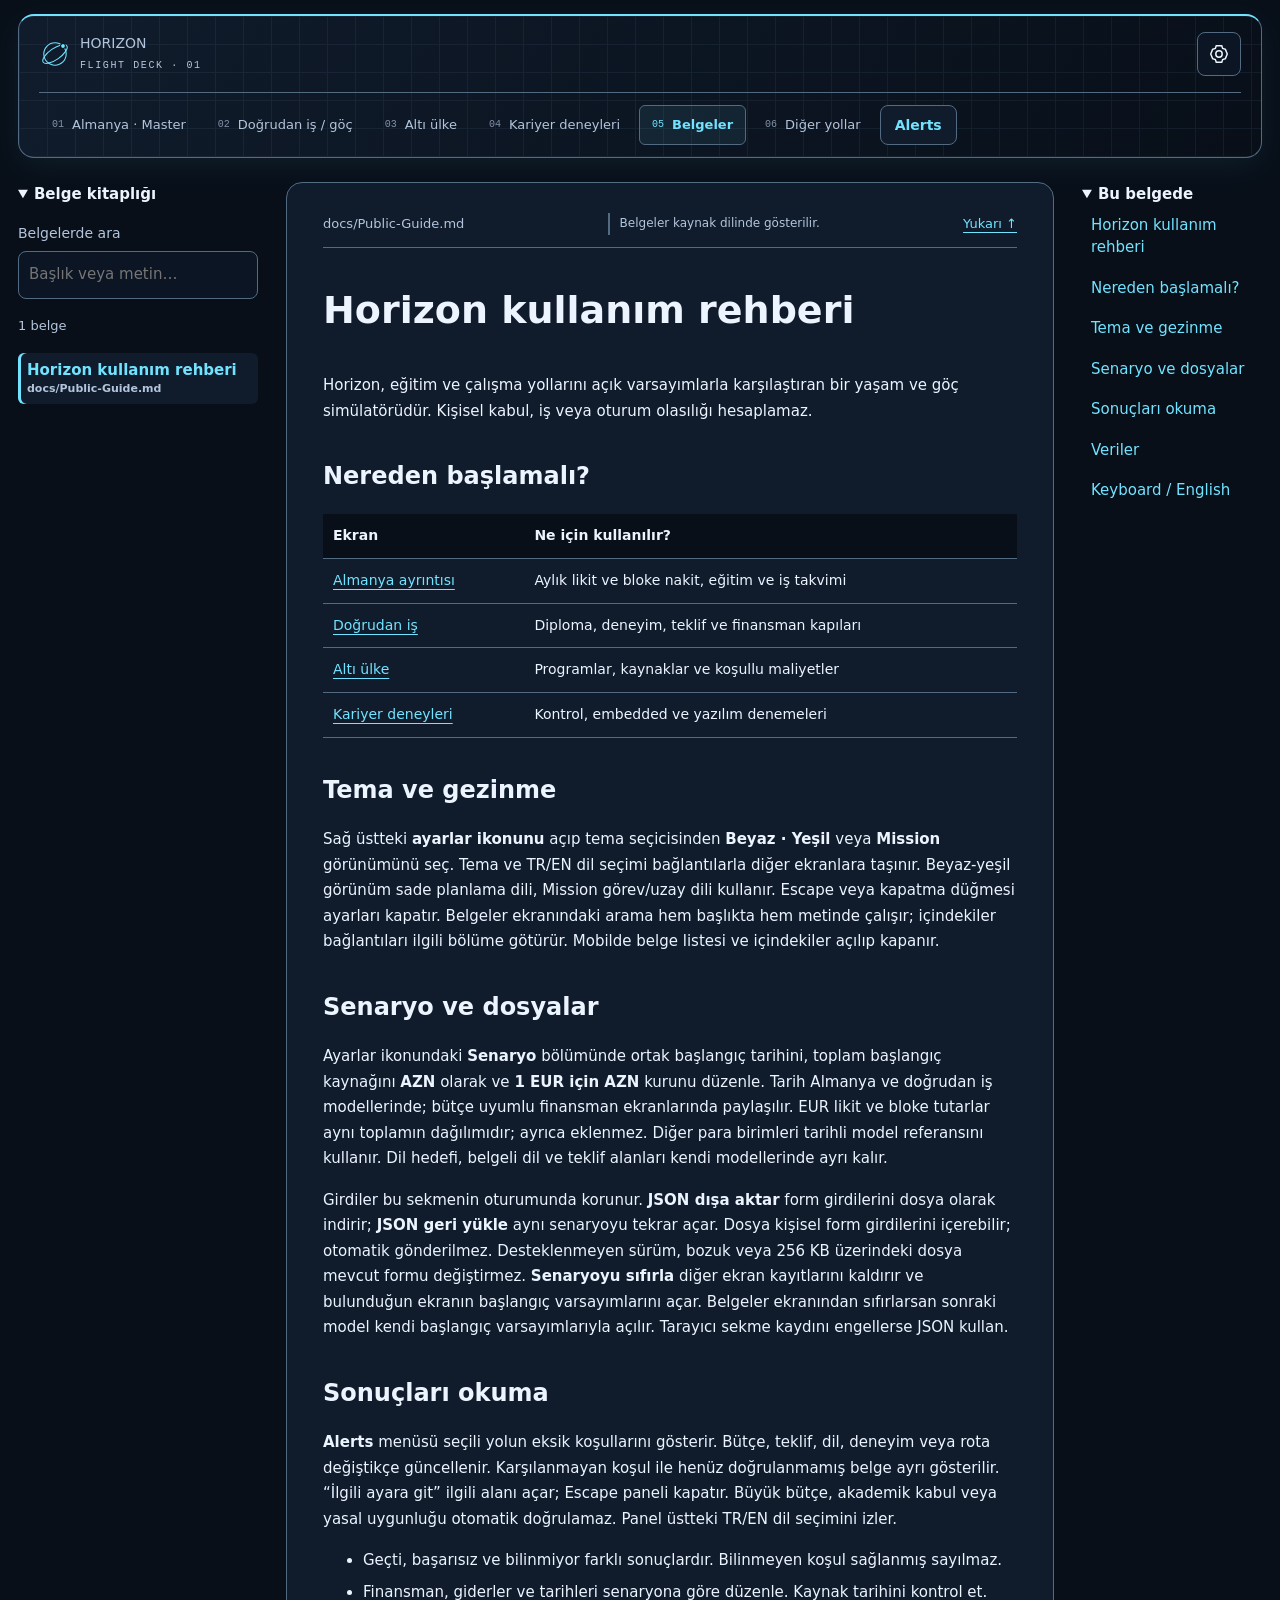
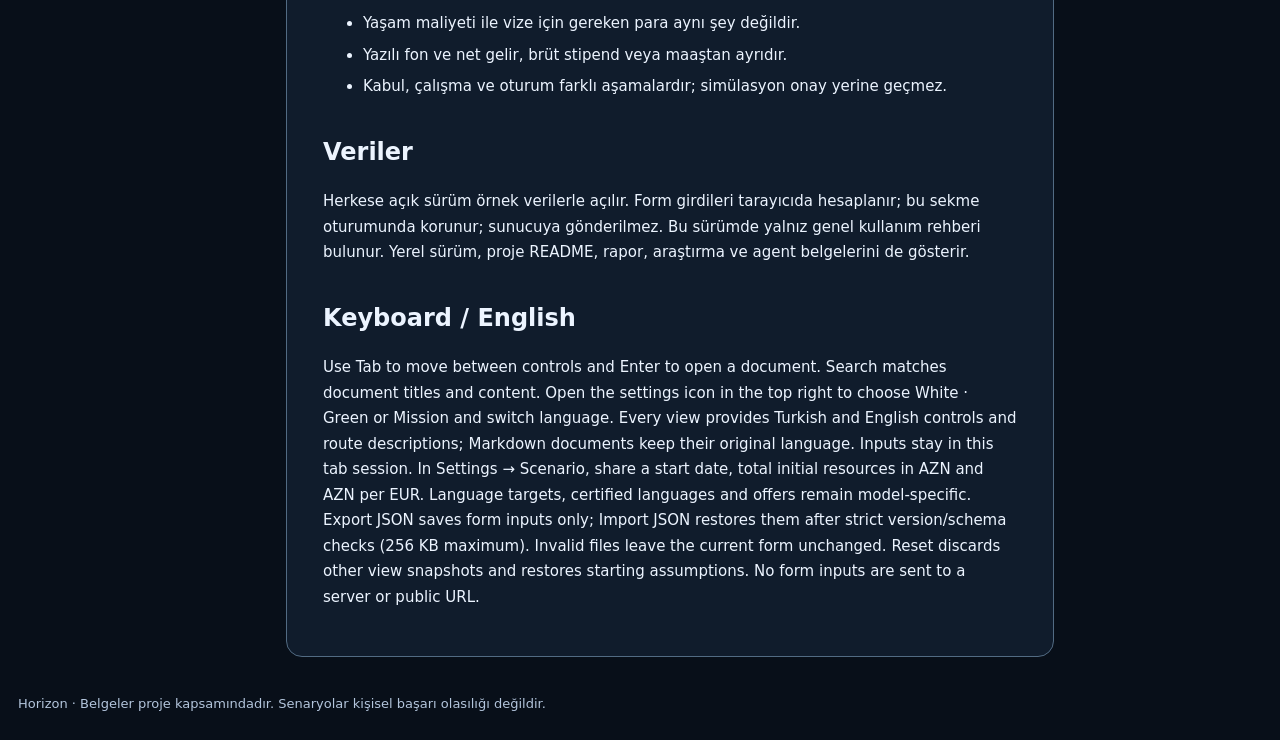
==== commit 3bae0a18: "Publish anonymized Pusula static interface" ====
--- a/docs.html
+++ b/docs.html
@@ -3,4 +3,5 @@
 <div class="docs-layout"><aside><details class="document-menu" open><summary>Belge kitaplığı</summary><label for="doc-search">Belgelerde ara</label><input id="doc-search" type="search" placeholder="Başlık veya metin…"><p id="doc-count" aria-live="polite"></p><nav id="doc-list" aria-label="Belge listesi"></nav></details></aside>
 <section class="reader"><div class="reader-meta"><span id="doc-path"></span><span class="source-language-note">Belgeler kaynak dilinde gösterilir.</span><a href="#top">Yukarı ↑</a></div><article id="document" tabindex="-1" aria-label="Markdown belgesi"></article></section>
 <aside class="contents"><details open><summary>Bu belgede</summary><nav id="doc-toc" aria-label="İçindekiler"></nav></details></aside></div><footer>Horizon · Belgeler proje kapsamındadır. Senaryolar kişisel başarı olasılığı değildir.</footer></main>
-<script src="alerts-model.js"></script><script src="alerts.js"></script><script src="docs-data.js"></script><script src="docs.js"></script><script src="i18n-work.js"></script><script src="i18n-pages.js"></script><script src="i18n-evidence-work.js"></script><script src="i18n-evidence-study.js"></script><script src="i18n-evidence-overseas.js"></script><script src="horizon-i18n.js"></script><script src="horizon-shell.js"></script></body></html>
+<script src="alerts-model.js"></script><script src="alerts.js"></script><script src="docs-data.js"></script><script src="docs.js"></script><script src="i18n-work.js"></script><script src="i18n-pages.js"></script><script src="i18n-evidence-work.js"></script><script src="i18n-evidence-study.js"></script><script src="i18n-evidence-overseas.js"></script><script src="horizon-i18n.js"></script><script src="horizon-shell.js"></script>
+<script src="scenario-schema.js"></script><script src="scenario-model.js"></script><script src="scenario.js"></script></body></html>
--- a/horizon-shell.css
+++ b/horizon-shell.css
@@ -36,3 +36,36 @@
 @media(max-width:1320px){.horizon-header{margin:14px 18px 0}}
 @media(max-width:600px){.horizon-header{padding:0 12px;margin:10px 10px 0;border-radius:12px}.horizon-masthead{gap:10px;flex-wrap:wrap;padding:12px 0}.horizon-preferences{gap:8px}.horizon-preferences select{width:110px;font-size:12px}.horizon-brand .brand-icon{width:26px}.horizon-header .horizon-brand{font-size:14px}.horizon-nav a{font-size:12px;padding:6px 10px}.horizon-header .alerts-tab{font-size:12px!important}body>main{padding:18px 12px}html[data-horizon-page]:not([data-horizon-page="germany"]) .panel{padding:16px}}
 @media(prefers-reduced-motion:reduce){html{scroll-behavior:auto}*,*:before,*:after{animation:none!important;transition:none!important}}
+
+/* Preferences belong to the settings dialog; masthead stays compact on mobile. */
+.settings-toggle{display:grid;place-items:center;width:44px;height:44px;flex-shrink:0;padding:10px!important}
+.settings-toggle svg{width:22px;height:22px;display:block}
+.horizon-settings{width:min(420px,calc(100% - 32px));max-height:calc(100dvh - 32px);padding:24px;border:1px solid var(--grid);border-radius:16px;background:var(--panel);color:var(--text);box-sizing:border-box;overflow:auto}
+.horizon-settings::backdrop{background:rgba(0,0,0,.5)}
+.horizon-settings>header{display:flex;align-items:center;justify-content:space-between;gap:16px;margin-bottom:24px}
+.horizon-settings h2{font:600 22px/1.3 var(--font-display,system-ui);margin:0}
+#settings-close{width:44px;height:44px;font-size:26px;line-height:1;padding:0}
+.horizon-settings .horizon-preferences{display:grid;grid-template-columns:minmax(0,1fr);gap:20px}
+.horizon-settings .horizon-preferences label{font-size:14px;gap:8px}
+.horizon-settings .horizon-preferences select{width:100%;min-width:0;min-height:48px;font-size:16px}
+html[data-horizon-theme="horizon"] .horizon-header{background:var(--bg);box-shadow:none;border-top-width:1px}
+html[data-horizon-theme="horizon"] .horizon-header:before,html[data-horizon-theme="horizon"] .nav-channel,html[data-horizon-theme="horizon"] .orbit-art{display:none}
+main .controls>label{justify-content:flex-end}
+@media(max-width:600px){
+ main .controls,main .grid:has(>label){grid-template-columns:minmax(0,1fr)!important;gap:16px}
+ main label:has(>input),main label:has(>select){display:flex;flex-direction:column;gap:8px;margin:0;min-width:0}
+ main label>input,main label>select{width:100%;min-width:0;max-width:100%;box-sizing:border-box;min-height:48px;font-size:16px;line-height:1.4}
+ .budget-panel{padding:12px}.budget-panel fieldset{width:100%}
+ .horizon-masthead{flex-wrap:nowrap}
+}
+
+.scenario-settings{margin-top:24px;border-top:1px solid var(--grid);padding-top:18px;font:14px/1.5 var(--font-body,system-ui)}
+.scenario-settings summary{cursor:pointer;font-weight:600;padding:8px 0}
+.scenario-settings p{overflow-wrap:anywhere;color:var(--muted)}
+.scenario-common-fields{display:grid;grid-template-columns:minmax(0,1fr);gap:16px}
+.scenario-common-fields label{display:flex;flex-direction:column;gap:8px;min-width:0}
+.scenario-common-fields input{width:100%;min-width:0;max-width:100%;box-sizing:border-box;min-height:48px;font:16px/1.4 var(--font-body,system-ui)}
+.scenario-actions{display:flex;flex-wrap:wrap;gap:8px;margin-top:20px}
+.scenario-actions button{flex:1 1 140px;min-height:44px;font:14px/1.4 var(--font-body,system-ui);white-space:normal}
+#scenario-file[hidden]{display:none!important}
+#scenario-status.error{color:var(--danger)}
